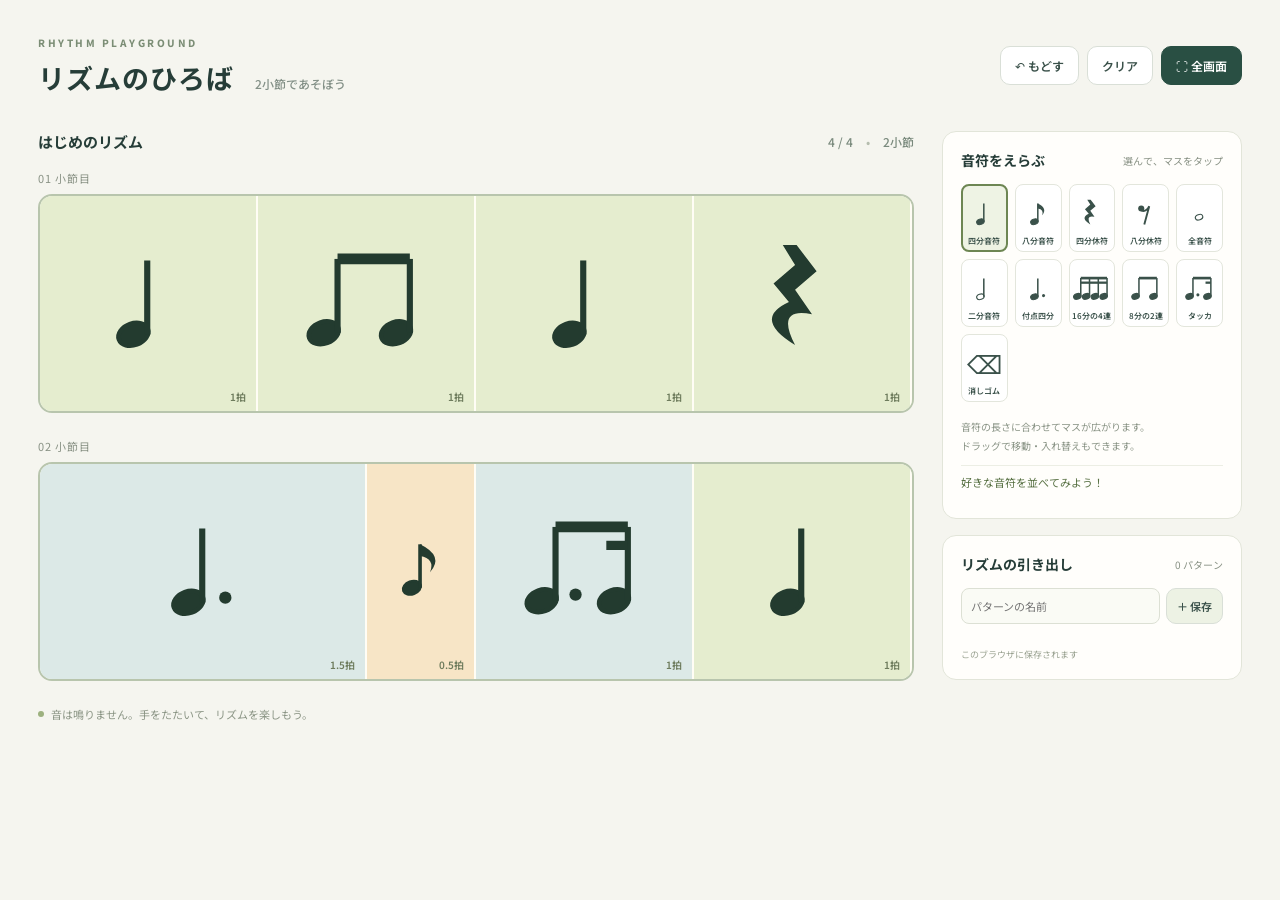
==== index.html @ ad48a7c7 "Add two-bar rhythm playground with standalone offline app" ====
<!doctype html>
<html lang="ja"><head><meta charset="UTF-8"><meta name="viewport" content="width=device-width,initial-scale=1"><title>リズムのひろば</title><link rel="stylesheet" href="style.css"></head>
<body><header><div><span class="eyebrow">RHYTHM PLAYGROUND</span><h1>リズムのひろば <span>2小節であそぼう</span></h1></div><div class="header-actions"><button id="undo">↶ もどす</button><button id="clear">クリア</button><button id="fullscreen">⛶ 全画面</button></div></header>
<main><section class="workspace"><div class="board-heading"><span id="pattern-title">はじめのリズム</span><span class="meter">4 / 4 <i>•</i> 2小節</span></div><div id="board" aria-label="2小節のリズム"></div></section>
<aside><section class="tools"><div class="section-title"><h2>音符をえらぶ</h2><span>選んで、マスをタップ</span></div><div id="palette"></div><p class="hint">音符の長さに合わせてマスが広がります。<br>ドラッグで移動・入れ替えもできます。</p><div id="message" role="status" aria-live="polite">好きな音符を並べてみよう！</div></section>
<section class="saved"><div class="section-title"><h2>リズムの引き出し</h2><span id="save-count"></span></div><div class="save-form"><input id="name" maxlength="30" placeholder="パターンの名前" aria-label="保存するパターンの名前"><button id="save">＋ 保存</button></div><div id="patterns"></div><p class="storage-note">このブラウザに保存されます</p></section></aside></main><footer><span class="dot"></span>音は鳴りません。手をたたいて、リズムを楽しもう。</footer><script src="app.js"></script></body></html>
---- style.css ----
@import url('https://fonts.googleapis.com/css2?family=Noto+Sans+JP:wght@400;500;600;700;800&display=swap');
:root{font-family:'Noto Sans JP',sans-serif;color:#263d38;background:#f5f5ef;font-synthesis:none}*{box-sizing:border-box}body{margin:0;padding:28px 38px 16px}button,input{font:inherit}button{cursor:pointer;border:1px solid #d9dfd7;border-radius:10px;background:#fff;color:#3a514a;padding:10px 14px;font-weight:600}button:hover{background:#edf1e8}button:focus-visible,input:focus-visible{outline:3px solid #df9f46;outline-offset:3px}.eyebrow{font-size:10px;font-weight:800;letter-spacing:2.5px;color:#7b8d75}header{display:flex;justify-content:space-between;align-items:center;margin-bottom:28px}h1{font-size:27px;letter-spacing:1px;margin:6px 0}h1 span{font-size:12px;font-weight:500;letter-spacing:0;margin-left:14px;color:#839087}.header-actions{display:flex;gap:8px}.header-actions button{font-size:12px}#fullscreen{background:#294f43;color:white;border-color:#294f43}main{display:grid;grid-template-columns:minmax(0,1fr) 300px;gap:28px;max-width:1800px;margin:auto}.workspace{min-width:0}.board-heading{display:flex;justify-content:space-between;align-items:center;margin:0 0 18px;font-weight:700;font-size:15px}.meter{font-size:12px;color:#7a8a7d;font-weight:500}.meter i{padding:0 10px;color:#b5bdae}#board{display:flex;flex-direction:column;gap:25px}.bar-label{font-size:11px;color:#889184;margin-bottom:8px;letter-spacing:1px}.bar{position:relative;width:100%;aspect-ratio:4;display:grid;grid-template-columns:repeat(4,1fr);border:2px solid #b8c5ad;border-radius:14px;overflow:hidden;background:#fffef9}.beat{border-right:2px solid #dce3d3;position:relative}.beat:last-child{border:0}.beat-number{position:absolute;bottom:8px;left:12px;color:#a8b29f;font-size:11px;font-weight:600}.slot{position:absolute;top:0;bottom:0;border:0;border-radius:0;padding:0;background:transparent;width:12.5%}.slot:hover{background:#ecf0e3}.note{position:absolute;top:0;bottom:0;padding:12px 6px 22px;border:0;border-right:2px solid #fffdf5;border-radius:0;display:flex;align-items:center;justify-content:center;background:#e5edcf;color:#233b2f;cursor:grab}.note:hover{background:#d8e5b9}.note[data-kind="eighth"],.note[data-kind="eighthRest"]{background:#f7e5c6}.note[data-kind="dotted"],.note[data-kind="takka"]{background:#dce9e7}.note[data-kind="half"],.note[data-kind="whole"]{background:#e8e3f0}.note svg{height:85%;width:100%;max-width:210px;overflow:visible;pointer-events:none}.note .duration{position:absolute;bottom:7px;right:10px;font-size:10px;color:#6e7c5d}.tools,.saved{background:#fffefb;border:1px solid #e2e5d9;border-radius:14px;padding:18px}.section-title{display:flex;align-items:center;justify-content:space-between;gap:8px;margin-bottom:14px}h2{font-size:14px;margin:0}.section-title>span{font-size:10px;color:#889184}#palette{display:grid;grid-template-columns:repeat(5,1fr);gap:7px}.pick{padding:6px 2px 5px;border-radius:8px;display:flex;align-items:center;flex-direction:column;border:1px solid #e3e6dc;min-width:0}.pick svg{width:40px;height:44px}.pick span{font-size:8px;white-space:nowrap}.pick.active{border:2px solid #6d8653;background:#eef3e4;padding:5px 1px 4px}.hint{font-size:10px;line-height:1.9;color:#8a9486;margin:15px 0 10px}#message{font-size:11px;color:#577042;min-height:35px;padding-top:8px;border-top:1px solid #eceee4}.saved{margin-top:16px}.save-form{display:flex;gap:6px}input{min-width:0;width:100%;border:1px solid #dce0d4;border-radius:8px;padding:9px;font-size:11px;background:#fafbf5}.save-form button{white-space:nowrap;padding:8px 10px;font-size:11px;background:#edf2e4}#patterns{margin-top:12px;display:flex;flex-direction:column;gap:6px}.pattern{display:flex;align-items:center;border:1px solid #e8ebdf;border-radius:8px;overflow:hidden}.pattern.chosen{border-color:#8da577;background:#f0f4e9}.load{flex:1;text-align:left;border:0;background:transparent;padding:10px;font-size:11px;border-radius:0}.delete{border:0;background:transparent;color:#a0a998;padding:8px 10px;font-size:15px}.storage-note{font-size:9px;color:#9aa291;margin:12px 0 0}footer{font-size:11px;color:#8b9585;display:flex;align-items:center;gap:7px;margin-top:25px}.dot{height:6px;width:6px;background:#9db17f;border-radius:50%}body.present aside,body.present footer,body.present h1 span{display:none}body.present main{grid-template-columns:1fr;max-width:min(150vh,1800px)}body.present header{margin-bottom:12px}body.present #board{gap:12px}body.present .bar-label{margin-bottom:3px}@media(min-width:1500px){main{grid-template-columns:minmax(0,1fr) 340px}.pick span{font-size:9px}}@media(max-width:950px){body{padding:20px}main{grid-template-columns:1fr}aside{display:grid;grid-template-columns:1fr 1fr;gap:16px}.saved{margin:0}header{gap:12px}h1 span{display:none}#palette{grid-template-columns:repeat(5,1fr)}}@media(max-width:550px){body{padding:14px}header{align-items:flex-start}h1{font-size:21px}.header-actions{flex-wrap:wrap;justify-content:flex-end}.header-actions button{padding:7px;font-size:10px}aside{grid-template-columns:1fr}.bar{border-radius:8px}.note{padding:6px 2px 16px}.note .duration{font-size:8px;bottom:4px;right:4px}.beat-number{bottom:4px;left:6px}}
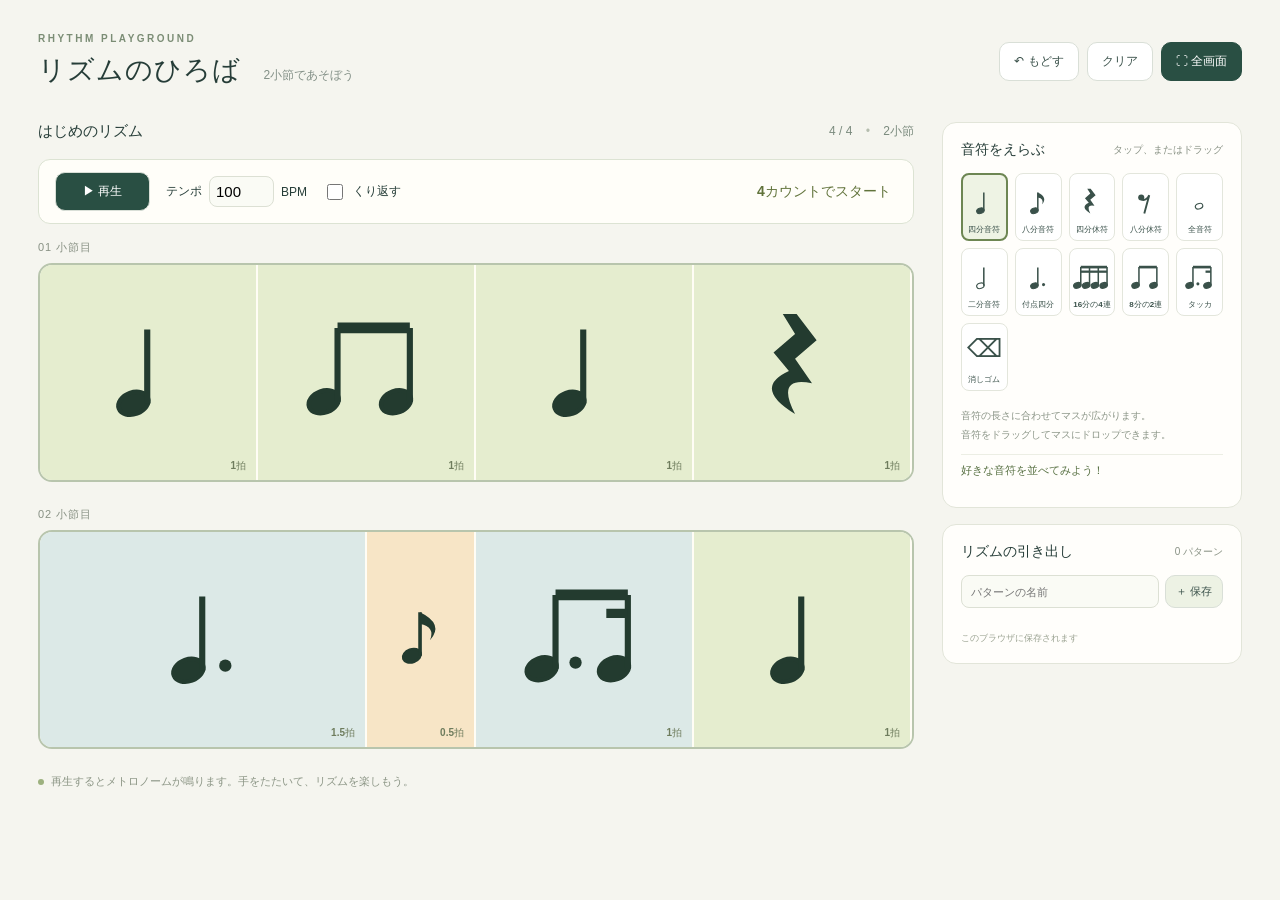
==== commit 1231953d: "Add count-in metronome, beat highlighting and palette drop" ====
--- a/index.html
+++ b/index.html
@@ -1,6 +1,6 @@
 <!doctype html>
 <html lang="ja"><head><meta charset="UTF-8"><meta name="viewport" content="width=device-width,initial-scale=1"><title>リズムのひろば</title><link rel="stylesheet" href="style.css"></head>
 <body><header><div><span class="eyebrow">RHYTHM PLAYGROUND</span><h1>リズムのひろば <span>2小節であそぼう</span></h1></div><div class="header-actions"><button id="undo">↶ もどす</button><button id="clear">クリア</button><button id="fullscreen">⛶ 全画面</button></div></header>
-<main><section class="workspace"><div class="board-heading"><span id="pattern-title">はじめのリズム</span><span class="meter">4 / 4 <i>•</i> 2小節</span></div><div id="board" aria-label="2小節のリズム"></div></section>
-<aside><section class="tools"><div class="section-title"><h2>音符をえらぶ</h2><span>選んで、マスをタップ</span></div><div id="palette"></div><p class="hint">音符の長さに合わせてマスが広がります。<br>ドラッグで移動・入れ替えもできます。</p><div id="message" role="status" aria-live="polite">好きな音符を並べてみよう！</div></section>
-<section class="saved"><div class="section-title"><h2>リズムの引き出し</h2><span id="save-count"></span></div><div class="save-form"><input id="name" maxlength="30" placeholder="パターンの名前" aria-label="保存するパターンの名前"><button id="save">＋ 保存</button></div><div id="patterns"></div><p class="storage-note">このブラウザに保存されます</p></section></aside></main><footer><span class="dot"></span>音は鳴りません。手をたたいて、リズムを楽しもう。</footer><script src="app.js"></script></body></html>
+<main><section class="workspace"><div class="board-heading"><span id="pattern-title">はじめのリズム</span><span class="meter">4 / 4 <i>•</i> 2小節</span></div><div class="transport" aria-label="メトロノーム"><button id="play" aria-pressed="false">▶ 再生</button><label class="tempo-label">テンポ <input id="tempo" type="number" min="40" max="240" value="100" inputmode="numeric"> BPM</label><label class="loop-label"><input id="loop" type="checkbox">くり返す</label><output id="play-status" role="status" aria-live="polite">4カウントでスタート</output></div><div id="board" aria-label="2小節のリズム"></div></section>
+<aside><section class="tools"><div class="section-title"><h2>音符をえらぶ</h2><span>タップ、またはドラッグ</span></div><div id="palette"></div><p class="hint">音符の長さに合わせてマスが広がります。<br>音符をドラッグしてマスにドロップできます。</p><div id="message" role="status" aria-live="polite">好きな音符を並べてみよう！</div></section>
+<section class="saved"><div class="section-title"><h2>リズムの引き出し</h2><span id="save-count"></span></div><div class="save-form"><input id="name" maxlength="30" placeholder="パターンの名前" aria-label="保存するパターンの名前"><button id="save">＋ 保存</button></div><div id="patterns"></div><p class="storage-note">このブラウザに保存されます</p></section></aside></main><footer><span class="dot"></span>再生するとメトロノームが鳴ります。手をたたいて、リズムを楽しもう。</footer><script src="app.js"></script></body></html>
--- a/style.css
+++ b/style.css
@@ -1,2 +1,2 @@
-@import url('https://fonts.googleapis.com/css2?family=Noto+Sans+JP:wght@400;500;600;700;800&display=swap');
 :root{font-family:'Noto Sans JP',sans-serif;color:#263d38;background:#f5f5ef;font-synthesis:none}*{box-sizing:border-box}body{margin:0;padding:28px 38px 16px}button,input{font:inherit}button{cursor:pointer;border:1px solid #d9dfd7;border-radius:10px;background:#fff;color:#3a514a;padding:10px 14px;font-weight:600}button:hover{background:#edf1e8}button:focus-visible,input:focus-visible{outline:3px solid #df9f46;outline-offset:3px}.eyebrow{font-size:10px;font-weight:800;letter-spacing:2.5px;color:#7b8d75}header{display:flex;justify-content:space-between;align-items:center;margin-bottom:28px}h1{font-size:27px;letter-spacing:1px;margin:6px 0}h1 span{font-size:12px;font-weight:500;letter-spacing:0;margin-left:14px;color:#839087}.header-actions{display:flex;gap:8px}.header-actions button{font-size:12px}#fullscreen{background:#294f43;color:white;border-color:#294f43}main{display:grid;grid-template-columns:minmax(0,1fr) 300px;gap:28px;max-width:1800px;margin:auto}.workspace{min-width:0}.board-heading{display:flex;justify-content:space-between;align-items:center;margin:0 0 18px;font-weight:700;font-size:15px}.meter{font-size:12px;color:#7a8a7d;font-weight:500}.meter i{padding:0 10px;color:#b5bdae}#board{display:flex;flex-direction:column;gap:25px}.bar-label{font-size:11px;color:#889184;margin-bottom:8px;letter-spacing:1px}.bar{position:relative;width:100%;aspect-ratio:4;display:grid;grid-template-columns:repeat(4,1fr);border:2px solid #b8c5ad;border-radius:14px;overflow:hidden;background:#fffef9}.beat{border-right:2px solid #dce3d3;position:relative}.beat:last-child{border:0}.beat-number{position:absolute;bottom:8px;left:12px;color:#a8b29f;font-size:11px;font-weight:600}.slot{position:absolute;top:0;bottom:0;border:0;border-radius:0;padding:0;background:transparent;width:12.5%}.slot:hover{background:#ecf0e3}.note{position:absolute;top:0;bottom:0;padding:12px 6px 22px;border:0;border-right:2px solid #fffdf5;border-radius:0;display:flex;align-items:center;justify-content:center;background:#e5edcf;color:#233b2f;cursor:grab}.note:hover{background:#d8e5b9}.note[data-kind="eighth"],.note[data-kind="eighthRest"]{background:#f7e5c6}.note[data-kind="dotted"],.note[data-kind="takka"]{background:#dce9e7}.note[data-kind="half"],.note[data-kind="whole"]{background:#e8e3f0}.note svg{height:85%;width:100%;max-width:210px;overflow:visible;pointer-events:none}.note .duration{position:absolute;bottom:7px;right:10px;font-size:10px;color:#6e7c5d}.tools,.saved{background:#fffefb;border:1px solid #e2e5d9;border-radius:14px;padding:18px}.section-title{display:flex;align-items:center;justify-content:space-between;gap:8px;margin-bottom:14px}h2{font-size:14px;margin:0}.section-title>span{font-size:10px;color:#889184}#palette{display:grid;grid-template-columns:repeat(5,1fr);gap:7px}.pick{padding:6px 2px 5px;border-radius:8px;display:flex;align-items:center;flex-direction:column;border:1px solid #e3e6dc;min-width:0}.pick svg{width:40px;height:44px}.pick span{font-size:8px;white-space:nowrap}.pick.active{border:2px solid #6d8653;background:#eef3e4;padding:5px 1px 4px}.hint{font-size:10px;line-height:1.9;color:#8a9486;margin:15px 0 10px}#message{font-size:11px;color:#577042;min-height:35px;padding-top:8px;border-top:1px solid #eceee4}.saved{margin-top:16px}.save-form{display:flex;gap:6px}input{min-width:0;width:100%;border:1px solid #dce0d4;border-radius:8px;padding:9px;font-size:11px;background:#fafbf5}.save-form button{white-space:nowrap;padding:8px 10px;font-size:11px;background:#edf2e4}#patterns{margin-top:12px;display:flex;flex-direction:column;gap:6px}.pattern{display:flex;align-items:center;border:1px solid #e8ebdf;border-radius:8px;overflow:hidden}.pattern.chosen{border-color:#8da577;background:#f0f4e9}.load{flex:1;text-align:left;border:0;background:transparent;padding:10px;font-size:11px;border-radius:0}.delete{border:0;background:transparent;color:#a0a998;padding:8px 10px;font-size:15px}.storage-note{font-size:9px;color:#9aa291;margin:12px 0 0}footer{font-size:11px;color:#8b9585;display:flex;align-items:center;gap:7px;margin-top:25px}.dot{height:6px;width:6px;background:#9db17f;border-radius:50%}body.present aside,body.present footer,body.present h1 span{display:none}body.present main{grid-template-columns:1fr;max-width:min(150vh,1800px)}body.present header{margin-bottom:12px}body.present #board{gap:12px}body.present .bar-label{margin-bottom:3px}@media(min-width:1500px){main{grid-template-columns:minmax(0,1fr) 340px}.pick span{font-size:9px}}@media(max-width:950px){body{padding:20px}main{grid-template-columns:1fr}aside{display:grid;grid-template-columns:1fr 1fr;gap:16px}.saved{margin:0}header{gap:12px}h1 span{display:none}#palette{grid-template-columns:repeat(5,1fr)}}@media(max-width:550px){body{padding:14px}header{align-items:flex-start}h1{font-size:21px}.header-actions{flex-wrap:wrap;justify-content:flex-end}.header-actions button{padding:7px;font-size:10px}aside{grid-template-columns:1fr}.bar{border-radius:8px}.note{padding:6px 2px 16px}.note .duration{font-size:8px;bottom:4px;right:4px}.beat-number{bottom:4px;left:6px}}
+.transport{display:flex;align-items:center;gap:16px;flex-wrap:wrap;margin-bottom:16px;padding:12px 16px;background:#fffef9;border:1px solid #dce3d3;border-radius:12px;font-size:12px}.transport #play{background:#294f43;color:white;min-width:95px}.tempo-label,.loop-label{display:flex;align-items:center;gap:7px}.tempo-label input{width:65px;font-size:15px;padding:6px}.loop-label input{width:16px;height:16px;accent-color:#294f43}#play-status{margin-left:auto;font-weight:700;color:#61733b;font-size:14px;min-width:140px}.beat-cursor{position:absolute;top:0;bottom:0;width:25%;pointer-events:none;z-index:4;background:rgba(255,198,53,.24);box-shadow:inset 0 0 0 5px #e4a92d}.note.playing-note svg{filter:drop-shadow(0 0 5px #e6a832);color:#805400}.drop-preview{display:none;position:absolute;top:0;bottom:0;z-index:6;pointer-events:none;background:#b7dfb577;box-shadow:inset 0 0 0 4px #488356}.drop-preview.visible{display:block}.drop-preview.invalid{background:#f3aaaa88;box-shadow:inset 0 0 0 4px #bd5252}.pick[draggable=true]{cursor:grab}body.present main{max-width:min(136vh,1800px)}body.present .transport{padding:7px 12px;margin-bottom:10px}body.present .board-heading{margin-bottom:8px}@media(max-width:550px){.transport{gap:10px;padding:10px}#play-status{width:100%;margin:0}}
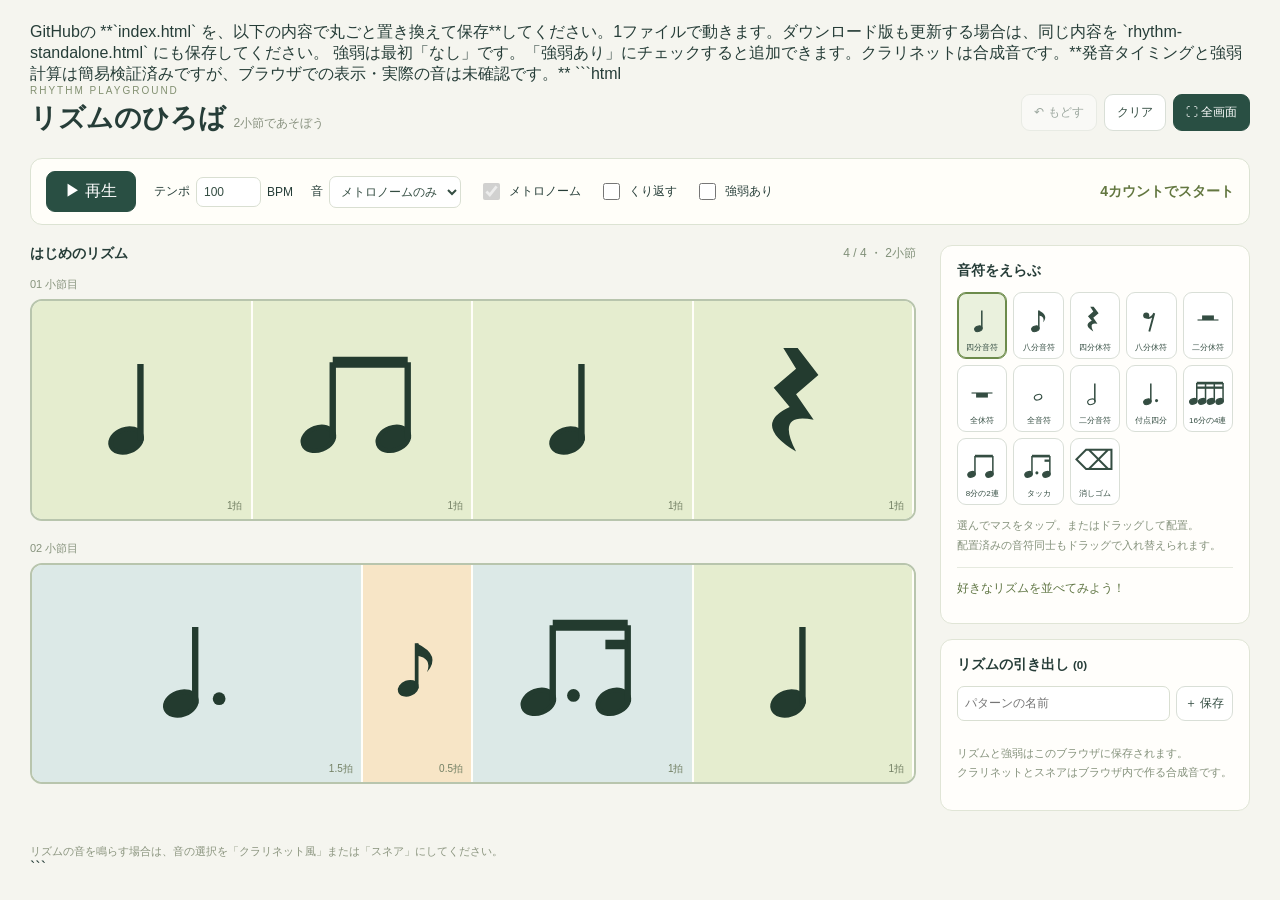
==== commit 26252c87: "Update print statement from 'Hello' to 'Goodbye'" ====
--- a/index.html
+++ b/index.html
@@ -1,6 +1,1563 @@
+GitHubの **`index.html` を、以下の内容で丸ごと置き換えて保存**してください。1ファイルで動きます。ダウンロード版も更新する場合は、同じ内容を `rhythm-standalone.html` にも保存してください。
+
+強弱は最初「なし」です。「強弱あり」にチェックすると追加できます。クラリネットは合成音です。**発音タイミングと強弱計算は簡易検証済みですが、ブラウザでの表示・実際の音は未確認です。**
+
+```html
 <!doctype html>
-<html lang="ja"><head><meta charset="UTF-8"><meta name="viewport" content="width=device-width,initial-scale=1"><title>リズムのひろば</title><link rel="stylesheet" href="style.css"></head>
-<body><header><div><span class="eyebrow">RHYTHM PLAYGROUND</span><h1>リズムのひろば <span>2小節であそぼう</span></h1></div><div class="header-actions"><button id="undo">↶ もどす</button><button id="clear">クリア</button><button id="fullscreen">⛶ 全画面</button></div></header>
-<main><section class="workspace"><div class="board-heading"><span id="pattern-title">はじめのリズム</span><span class="meter">4 / 4 <i>•</i> 2小節</span></div><div class="transport" aria-label="メトロノーム"><button id="play" aria-pressed="false">▶ 再生</button><label class="tempo-label">テンポ <input id="tempo" type="number" min="40" max="240" value="100" inputmode="numeric"> BPM</label><label class="loop-label"><input id="loop" type="checkbox">くり返す</label><output id="play-status" role="status" aria-live="polite">4カウントでスタート</output></div><div id="board" aria-label="2小節のリズム"></div></section>
-<aside><section class="tools"><div class="section-title"><h2>音符をえらぶ</h2><span>タップ、またはドラッグ</span></div><div id="palette"></div><p class="hint">音符の長さに合わせてマスが広がります。<br>音符をドラッグしてマスにドロップできます。</p><div id="message" role="status" aria-live="polite">好きな音符を並べてみよう！</div></section>
-<section class="saved"><div class="section-title"><h2>リズムの引き出し</h2><span id="save-count"></span></div><div class="save-form"><input id="name" maxlength="30" placeholder="パターンの名前" aria-label="保存するパターンの名前"><button id="save">＋ 保存</button></div><div id="patterns"></div><p class="storage-note">このブラウザに保存されます</p></section></aside></main><footer><span class="dot"></span>再生するとメトロノームが鳴ります。手をたたいて、リズムを楽しもう。</footer><script src="app.js"></script></body></html>
+<html lang="ja">
+<head>
+<meta charset="UTF-8">
+<meta name="viewport" content="width=device-width,initial-scale=1">
+<title>リズムのひろば</title>
+<style>
+:root {
+  font-family: "Noto Sans JP", "Yu Gothic", sans-serif;
+  color: #263d38;
+  background: #f5f5ef;
+}
+* { box-sizing: border-box; }
+body { margin: 0; padding: 22px 30px; }
+button, input, select { font: inherit; }
+button {
+  cursor: pointer;
+  border: 1px solid #d9dfd7;
+  border-radius: 9px;
+  background: #fff;
+  color: #344d42;
+  padding: 9px 12px;
+}
+button:hover { background: #edf2e5; }
+button:disabled { opacity: .45; cursor: default; }
+button:focus-visible, input:focus-visible, select:focus-visible {
+  outline: 3px solid #d69b33;
+  outline-offset: 2px;
+}
+[hidden] { display: none !important; }
+header {
+  display: flex;
+  align-items: center;
+  justify-content: space-between;
+  gap: 15px;
+  margin-bottom: 18px;
+}
+.eyebrow {
+  font-size: 10px;
+  letter-spacing: 2px;
+  color: #829071;
+}
+h1 { font-size: 27px; margin: 4px 0; }
+h1 small { font-size: 12px; font-weight: normal; color: #88917f; }
+.header-actions { display: flex; flex-wrap: wrap; gap: 7px; }
+.header-actions button { font-size: 12px; }
+#fullscreen, #play {
+  background: #294f43;
+  border-color: #294f43;
+  color: white;
+}
+.transport {
+  display: flex;
+  flex-wrap: wrap;
+  align-items: center;
+  gap: 12px 18px;
+  padding: 12px 15px;
+  margin-bottom: 20px;
+  border: 1px solid #dce3d3;
+  border-radius: 12px;
+  background: #fffef9;
+}
+.field {
+  display: inline-flex;
+  align-items: center;
+  gap: 6px;
+  font-size: 12px;
+}
+.field input[type=number] { width: 65px; }
+input, select {
+  border: 1px solid #d9dfd2;
+  border-radius: 7px;
+  padding: 7px;
+  background: #fff;
+  color: #344d42;
+  min-width: 0;
+}
+input[type=checkbox] {
+  width: 17px;
+  height: 17px;
+  accent-color: #47754a;
+}
+#play { min-width: 90px; }
+#play-status {
+  font-size: 14px;
+  font-weight: bold;
+  color: #637740;
+  margin-left: auto;
+}
+main {
+  display: grid;
+  grid-template-columns: minmax(0, 1fr) 310px;
+  gap: 24px;
+}
+.workspace { min-width: 0; width: 100%; }
+.board-heading {
+  display: flex;
+  justify-content: space-between;
+  gap: 10px;
+  margin-bottom: 14px;
+  font-size: 14px;
+}
+.meter { color: #819079; font-size: 12px; }
+#score { display: flex; flex-direction: column; gap: 20px; }
+.bar-label {
+  font-size: 11px;
+  color: #87937d;
+  margin-bottom: 7px;
+}
+.bar {
+  width: 100%;
+  aspect-ratio: 4;
+  position: relative;
+  display: grid;
+  grid-template-columns: repeat(4, 1fr);
+  border: 2px solid #b8c5ad;
+  border-radius: 12px;
+  overflow: hidden;
+  background: #fffef9;
+}
+.beat {
+  border-right: 2px solid #dce3d3;
+  position: relative;
+  pointer-events: none;
+}
+.beat:last-child { border-right: 0; }
+.beat span {
+  position: absolute;
+  left: 9px;
+  bottom: 6px;
+  color: #a1ad96;
+  font-size: 11px;
+}
+.slot {
+  position: absolute;
+  top: 0;
+  bottom: 0;
+  width: 12.5%;
+  padding: 0;
+  border: 0;
+  border-radius: 0;
+  background: transparent;
+  z-index: 1;
+}
+.slot:hover { background: #eaf0df; }
+.note {
+  position: absolute;
+  top: 0;
+  bottom: 0;
+  padding: 10px 5px 22px;
+  border: 0;
+  border-right: 2px solid #fffef9;
+  border-radius: 0;
+  display: flex;
+  justify-content: center;
+  align-items: center;
+  background: #e5edcf;
+  color: #233b2f;
+  cursor: grab;
+  z-index: 2;
+}
+.note:hover { background: #d8e6b9; }
+.note[data-kind=eighth], .note[data-kind=eighthRest] {
+  background: #f7e5c6;
+}
+.note[data-kind=dotted], .note[data-kind=takka] {
+  background: #dce9e7;
+}
+.note[data-kind=whole], .note[data-kind=half],
+.note[data-kind=wholeRest], .note[data-kind=halfRest] {
+  background: #e8e3f0;
+}
+.note svg {
+  height: 86%;
+  width: 100%;
+  max-width: 210px;
+  overflow: visible;
+  pointer-events: none;
+}
+.duration {
+  position: absolute;
+  bottom: 6px;
+  right: 8px;
+  font-size: 10px;
+  color: #748165;
+}
+.note.playing-note svg {
+  color: #885405;
+  filter: drop-shadow(0 0 5px #e8b23e);
+}
+.play-cursor {
+  position: absolute;
+  top: 0;
+  bottom: 0;
+  width: 25%;
+  background: #f6c34244;
+  box-shadow: inset 0 0 0 5px #dda52f;
+  pointer-events: none;
+  z-index: 5;
+}
+.drop-preview {
+  position: absolute;
+  top: 0;
+  bottom: 0;
+  background: #a4d6a766;
+  box-shadow: inset 0 0 0 4px #50875c;
+  pointer-events: none;
+  z-index: 6;
+}
+.drop-preview.invalid {
+  background: #edaaaa77;
+  box-shadow: inset 0 0 0 4px #bb5252;
+}
+.panel {
+  background: #fffefb;
+  border: 1px solid #e0e5d6;
+  border-radius: 12px;
+  padding: 16px;
+  margin-bottom: 15px;
+}
+h2 { margin: 0 0 12px; font-size: 14px; }
+#palette {
+  display: grid;
+  grid-template-columns: repeat(5, minmax(0, 1fr));
+  gap: 6px;
+}
+.pick {
+  padding: 5px 1px;
+  display: flex;
+  flex-direction: column;
+  align-items: center;
+  min-width: 0;
+  cursor: grab;
+}
+.pick svg { width: 40px; height: 44px; }
+.pick span { font-size: 8px; white-space: nowrap; }
+.pick.active, .dynamic-pick.active {
+  background: #eaf1dd;
+  border-color: #6c8b4b;
+  box-shadow: inset 0 0 0 1px #6c8b4b;
+}
+.hint, .storage-note {
+  font-size: 11px;
+  line-height: 1.8;
+  color: #84917b;
+}
+#message {
+  border-top: 1px solid #e6eadf;
+  padding-top: 10px;
+  font-size: 12px;
+  line-height: 1.7;
+  color: #5f7543;
+  min-height: 40px;
+}
+.dynamic-palette {
+  display: grid;
+  grid-template-columns: repeat(3, 1fr);
+  gap: 7px;
+}
+.dynamic-pick {
+  min-height: 38px;
+  font-family: Georgia, serif;
+  font-size: 23px;
+  font-style: italic;
+  font-weight: bold;
+}
+.dynamic-pick[data-dynamic=erase] {
+  font-family: inherit;
+  font-size: 12px;
+  font-style: normal;
+  font-weight: normal;
+}
+.length-field { margin-top: 12px; }
+.dyn-lane {
+  height: 64px;
+  margin-top: 6px;
+  position: relative;
+  border-radius: 8px;
+  background: #eef2e6;
+  border: 1px dashed #c5cfb5;
+}
+.dyn-slot {
+  position: absolute;
+  top: 0;
+  bottom: 0;
+  width: 12.5%;
+  padding: 0;
+  border: 0;
+  border-right: 1px dotted #cfd8c1;
+  border-radius: 0;
+  background: transparent;
+}
+.dyn-slot:hover { background: #dae5c6; }
+.dyn-mark {
+  position: absolute;
+  pointer-events: none;
+  z-index: 2;
+}
+.fixed-mark {
+  top: 0;
+  font: italic bold 25px Georgia, serif;
+  padding-left: 5px;
+  color: #344e39;
+}
+.hairpin {
+  top: 31px;
+  height: 28px;
+}
+.hairpin svg { width: 100%; height: 28px; overflow: visible; }
+.remove-mark {
+  pointer-events: auto;
+  position: absolute;
+  padding: 0;
+  width: 17px;
+  height: 17px;
+  border-radius: 50%;
+  font: 12px sans-serif;
+  color: #68745b;
+  background: #fffefb;
+}
+.fixed-mark .remove-mark { left: 31px; top: 0; }
+.hairpin .remove-mark { right: 0; top: -9px; }
+.save-form { display: flex; gap: 6px; }
+#name { flex: 1; min-width: 0; width: 100%; font-size: 12px; }
+#save { white-space: nowrap; font-size: 12px; padding: 8px; }
+#patterns { display: flex; flex-direction: column; gap: 6px; margin-top: 12px; }
+.pattern {
+  display: flex;
+  border: 1px solid #e2e7d9;
+  border-radius: 8px;
+  overflow: hidden;
+}
+.pattern.chosen { background: #eaf1dd; border-color: #8ea578; }
+.load { flex: 1; text-align: left; border: 0; background: transparent; font-size: 12px; }
+.delete { border: 0; background: transparent; color: #929e85; }
+footer { margin-top: 18px; color: #8a947e; font-size: 11px; }
+body.present aside, body.present footer, body.present h1 small { display: none; }
+body.present { padding: 12px 20px; }
+body.present header { margin-bottom: 10px; }
+body.present h1 { font-size: 22px; }
+body.present main { display: block; }
+body.present .workspace { margin: auto; }
+body.present .transport { margin-bottom: 10px; padding: 8px 12px; }
+body.present #score { gap: 10px; }
+body.present .remove-mark { display: none; }
+body.present .slot, body.present .note, body.present .dyn-slot {
+  pointer-events: none;
+}
+@media(max-width:1000px) {
+  body { padding: 18px; }
+  main { grid-template-columns: 1fr; }
+  aside { display: grid; grid-template-columns: 1fr 1fr; gap: 14px; }
+  .panel { margin: 0; }
+  h1 small { display: none; }
+}
+@media(max-width:600px) {
+  body { padding: 12px; }
+  h1 { font-size: 21px; }
+  header { align-items: flex-start; }
+  .header-actions { justify-content: flex-end; }
+  .header-actions button { padding: 7px; font-size: 10px; }
+  aside { grid-template-columns: 1fr; }
+  .transport { gap: 10px; padding: 10px; }
+  #play-status { width: 100%; margin: 0; }
+  .note { padding: 6px 2px 16px; }
+  .duration { font-size: 8px; bottom: 3px; right: 3px; }
+  .bar { border-radius: 7px; }
+}
+</style>
+</head>
+<body>
+<header>
+  <div>
+    <div class="eyebrow">RHYTHM PLAYGROUND</div>
+    <h1>リズムのひろば <small>2小節であそぼう</small></h1>
+  </div>
+  <div class="header-actions">
+    <button id="undo">↶ もどす</button>
+    <button id="clear">クリア</button>
+    <button id="fullscreen">⛶ 全画面</button>
+  </div>
+</header>
+
+<section class="transport" aria-label="再生設定">
+  <button id="play" aria-pressed="false">▶ 再生</button>
+  <label class="field">
+    テンポ
+    <input id="tempo" type="number" min="40" max="240" value="100">
+    BPM
+  </label>
+  <label class="field">
+    音
+    <select id="sound">
+      <option value="metronome">メトロノームのみ</option>
+      <option value="clarinet">クラリネット風</option>
+      <option value="snare">スネア</option>
+    </select>
+  </label>
+  <label class="field">
+    <input id="metronome" type="checkbox" checked>
+    メトロノーム
+  </label>
+  <label class="field">
+    <input id="loop" type="checkbox">
+    くり返す
+  </label>
+  <label class="field">
+    <input id="dynamics-enabled" type="checkbox">
+    強弱あり
+  </label>
+  <output id="play-status" role="status" aria-live="polite">
+    4カウントでスタート
+  </output>
+</section>
+
+<main>
+  <section class="workspace" id="workspace">
+    <div class="board-heading">
+      <strong id="pattern-title">はじめのリズム</strong>
+      <span class="meter">4 / 4 ・ 2小節</span>
+    </div>
+    <div id="score" aria-label="2小節のリズム"></div>
+  </section>
+
+  <aside>
+    <section class="panel">
+      <h2>音符をえらぶ</h2>
+      <div id="palette"></div>
+      <p class="hint">
+        選んでマスをタップ。またはドラッグして配置。<br>
+        配置済みの音符同士もドラッグで入れ替えられます。
+      </p>
+      <div id="message" role="status" aria-live="polite">
+        好きなリズムを並べてみよう！
+      </div>
+    </section>
+
+    <section class="panel" id="dynamic-tools" hidden>
+      <h2>強弱をつける</h2>
+      <div class="dynamic-palette">
+        <button class="dynamic-pick" data-dynamic="f">f</button>
+        <button class="dynamic-pick active" data-dynamic="mf">mf</button>
+        <button class="dynamic-pick" data-dynamic="mp">mp</button>
+        <button class="dynamic-pick" data-dynamic="p">p</button>
+        <button class="dynamic-pick" data-dynamic="crescendo"
+          aria-label="クレッシェンド">〈</button>
+        <button class="dynamic-pick" data-dynamic="decrescendo"
+          aria-label="デクレッシェンド">〉</button>
+        <button class="dynamic-pick" data-dynamic="erase">消しゴム</button>
+      </div>
+      <label class="field length-field">
+        変化させる長さ
+        <select id="dynamic-length" disabled>
+          <option value="1">0.5拍</option>
+          <option value="2">1拍</option>
+          <option value="3">1.5拍</option>
+          <option value="4">2拍</option>
+          <option value="5">2.5拍</option>
+          <option value="6">3拍</option>
+          <option value="7">3.5拍</option>
+          <option value="8" selected>4拍</option>
+        </select>
+      </label>
+      <p class="hint">
+        記号を選び、小節の下の強弱欄をタップします。<br>
+        クレッシェンド等は最大4拍。小節をまたぐ配置もできます。<br>
+        記号の「×」で削除できます。<br>
+        強弱なしに戻しても、置いた記号は保持されます。
+      </p>
+    </section>
+
+    <section class="panel">
+      <h2>リズムの引き出し <small id="save-count"></small></h2>
+      <div class="save-form">
+        <input id="name" maxlength="30" placeholder="パターンの名前"
+          aria-label="保存する名前">
+        <button id="save">＋ 保存</button>
+      </div>
+      <div id="patterns"></div>
+      <p class="storage-note">
+        リズムと強弱はこのブラウザに保存されます。<br>
+        クラリネットとスネアはブラウザ内で作る合成音です。
+      </p>
+    </section>
+  </aside>
+</main>
+<footer>
+  リズムの音を鳴らす場合は、音の選択を「クラリネット風」または「スネア」にしてください。
+</footer>
+
+<script>
+"use strict";
+
+const $ = id => document.getElementById(id);
+const clone = value => JSON.parse(JSON.stringify(value));
+const uid = () => globalThis.crypto?.randomUUID?.()
+  || Date.now().toString(36) + Math.random().toString(36).slice(2);
+
+const STORE = "rhythm-patterns-v1";
+const TYPES = [
+  ["quarter", "四分音符", 2],
+  ["eighth", "八分音符", 1],
+  ["quarterRest", "四分休符", 2],
+  ["eighthRest", "八分休符", 1],
+  ["halfRest", "二分休符", 4],
+  ["wholeRest", "全休符", 8],
+  ["whole", "全音符", 8],
+  ["half", "二分音符", 4],
+  ["dotted", "付点四分", 3],
+  ["sixteenths", "16分の4連", 2],
+  ["eighths", "8分の2連", 2],
+  ["takka", "タッカ", 2]
+];
+const typeOf = kind => TYPES.find(t => t[0] === kind);
+const lengthOf = kind => typeOf(kind)?.[2] || 0;
+const LEVELS = { p: .22, mp: .4, mf: .65, f: 1 };
+const isFixed = kind => Object.hasOwn(LEVELS, kind);
+const isHairpin = kind => kind === "crescendo" || kind === "decrescendo";
+
+let notes = [
+  { bar: 0, start: 0, kind: "quarter" },
+  { bar: 0, start: 2, kind: "eighths" },
+  { bar: 0, start: 4, kind: "quarter" },
+  { bar: 0, start: 6, kind: "quarterRest" },
+  { bar: 1, start: 0, kind: "dotted" },
+  { bar: 1, start: 3, kind: "eighth" },
+  { bar: 1, start: 4, kind: "takka" },
+  { bar: 1, start: 6, kind: "quarter" }
+];
+let dynamics = [];
+let dynamicsEnabled = false;
+let selectedNote = "quarter";
+let selectedDynamic = "mf";
+let activeId = null;
+let title = "はじめのリズム";
+let drag = null;
+const undoStack = [];
+
+const engine = {
+  audio: null,
+  master: null,
+  wave: null,
+  noise: null,
+  voices: new Set(),
+  playing: false,
+  starting: false,
+  runId: 0,
+  timer: null,
+  frame: null,
+  origin: 0,
+  seconds: .6,
+  nextStep: 0,
+  lastVisual: null,
+  loop: false,
+  sound: "metronome",
+  metronome: true,
+  events: new Map(),
+  marks: [],
+  useDynamics: false
+};
+
+function say(text) {
+  $("message").textContent = text;
+}
+
+function validNotes(list) {
+  if (!Array.isArray(list)) return false;
+  if (!list.every(n => n &&
+    Number.isInteger(n.bar) && n.bar >= 0 && n.bar <= 1 &&
+    Number.isInteger(n.start) && n.start >= 0 &&
+    lengthOf(n.kind) > 0 && n.start + lengthOf(n.kind) <= 8)) {
+    return false;
+  }
+  return list.every((a, i) => list.every((b, j) =>
+    i === j || a.bar !== b.bar ||
+    a.start + lengthOf(a.kind) <= b.start ||
+    b.start + lengthOf(b.kind) <= a.start
+  ));
+}
+
+function validDynamics(list) {
+  if (!Array.isArray(list)) return [];
+  return list.filter(m => m &&
+    Number.isInteger(m.at) && m.at >= 0 && m.at < 16 &&
+    (isFixed(m.kind) ||
+      (isHairpin(m.kind) && Number.isInteger(m.length) &&
+       m.length >= 1 && m.length <= 8 && m.at + m.length <= 16))
+  ).map(m => ({
+    kind: m.kind,
+    at: m.at,
+    ...(isHairpin(m.kind) ? { length: m.length } : {})
+  }));
+}
+
+let patterns = [];
+try {
+  const saved = JSON.parse(localStorage.getItem(STORE) || "[]");
+  if (Array.isArray(saved)) {
+    patterns = saved.filter(p =>
+      p && typeof p.name === "string" && validNotes(p.notes)
+    ).map(p => ({
+      id: typeof p.id === "string" ? p.id : uid(),
+      name: p.name,
+      notes: clone(p.notes),
+      dynamics: validDynamics(p.dynamics),
+      dynamicsEnabled: p.dynamicsEnabled === true
+    }));
+  }
+} catch {
+  say("保存データを読み込めませんでした。ブラウザの保存設定を確認してください。");
+}
+
+function snapshot() {
+  return {
+    notes: clone(notes),
+    dynamics: clone(dynamics),
+    dynamicsEnabled,
+    activeId,
+    title
+  };
+}
+
+function remember() {
+  if (engine.playing || engine.starting) {
+    stopPlayback("編集のため停止しました");
+  }
+  undoStack.push(snapshot());
+  if (undoStack.length > 50) undoStack.shift();
+}
+
+function changed() {
+  activeId = null;
+  title = "編集中のリズム";
+  render();
+}
+
+function head(x, y, open = false) {
+  return `<ellipse cx="${x}" cy="${y}" rx="10" ry="7"
+    transform="rotate(-20 ${x} ${y})"
+    fill="${open ? "white" : "currentColor"}"
+    stroke="currentColor" stroke-width="3"/>`;
+}
+
+function stem(x, y) {
+  return `<path d="M${x + 9} ${y}V${y - 48}"
+    stroke="currentColor" stroke-width="4"/>`;
+}
+
+function symbol(kind) {
+  let s = "";
+  if (kind === "whole") {
+    s = head(50, 61, true);
+  } else if (kind === "halfRest" || kind === "wholeRest") {
+    s = `<path d="M25 50H80" stroke="currentColor" stroke-width="3"/>
+      <rect x="37" y="${kind === "halfRest" ? 38 : 50}"
+        width="31" height="12" fill="currentColor"/>`;
+  } else if (kind === "quarterRest") {
+    s = `<path d="M49 15L62 32L48 44L59 60Q35 55 48 80
+      Q20 63 44 52L34 40L48 28L40 15Z" fill="currentColor"/>`;
+  } else if (kind === "eighthRest") {
+    s = `<circle cx="40" cy="38" r="8" fill="currentColor"/>
+      <path d="M41 44Q53 48 61 32L48 80" fill="none"
+        stroke="currentColor" stroke-width="5"/>`;
+  } else if (["sixteenths", "eighths", "takka"].includes(kind)) {
+    const xs = kind === "sixteenths" ? [14, 37, 60, 83] : [25, 72];
+    s = xs.map(x => head(x, 72) + stem(x, 72)).join("");
+    s += `<path d="M${xs[0] + 9} 24H${xs[xs.length - 1] + 9}"
+      stroke="currentColor" stroke-width="7"/>`;
+    if (kind === "sixteenths") {
+      s += `<path d="M23 36H92" stroke="currentColor" stroke-width="6"/>`;
+    }
+    if (kind === "takka") {
+      s += `<circle cx="47" cy="68" r="4" fill="currentColor"/>
+        <path d="M67 36H81" stroke="currentColor" stroke-width="6"/>`;
+    }
+  } else {
+    s = head(43, 73, kind === "half") + stem(43, 73);
+    if (kind === "eighth") {
+      s += `<path d="M52 25Q79 38 63 56Q69 41 52 38Z"
+        fill="currentColor"/>`;
+    }
+    if (kind === "dotted") {
+      s += `<circle cx="67" cy="70" r="4" fill="currentColor"/>`;
+    }
+  }
+  return `<svg viewBox="0 0 105 100" aria-hidden="true">${s}</svg>`;
+}
+
+function unitAt(element, event) {
+  const rect = element.getBoundingClientRect();
+  return Math.max(0, Math.min(7,
+    Math.floor((event.clientX - rect.left) / rect.width * 8)
+  ));
+}
+
+function placeNote(kind, bar, start) {
+  if (kind === "erase") {
+    const hit = notes.find(n => n.bar === bar &&
+      start >= n.start && start < n.start + lengthOf(n.kind));
+    if (!hit) return;
+    remember();
+    notes = notes.filter(n => n !== hit);
+    changed();
+    say("音符を消しました。");
+    return;
+  }
+  const size = lengthOf(kind);
+  if (start + size > 8) {
+    say("小節の中に収まる場所を選んでね。");
+    return;
+  }
+  remember();
+  notes = notes.filter(n => n.bar !== bar ||
+    n.start >= start + size || n.start + lengthOf(n.kind) <= start);
+  notes.push({ bar, start, kind });
+  changed();
+  say("配置しました。");
+}
+
+function moveNote(targetBar, targetStart) {
+  const source = notes.find(n =>
+    n.bar === drag?.bar && n.start === drag?.start);
+  if (!source) return;
+  const target = notes.find(n => n.bar === targetBar &&
+    targetStart >= n.start && targetStart < n.start + lengthOf(n.kind));
+  if (source === target) return;
+
+  const next = notes.filter(n => n !== source && n !== target);
+  next.push({
+    ...source,
+    bar: targetBar,
+    start: target ? target.start : targetStart
+  });
+  if (target) {
+    next.push({ ...target, bar: source.bar, start: source.start });
+  }
+  if (!validNotes(next)) {
+    say("長さが収まらないため入れ替えできません。空いた場所へ移動してね。");
+    return;
+  }
+  remember();
+  notes = next;
+  changed();
+  say(target ? "音符を入れ替えました。" : "音符を移動しました。");
+}
+
+function clearDrop() {
+  drag = null;
+  document.querySelectorAll(".drop-preview").forEach(e => e.hidden = true);
+}
+
+function placeDynamic(at) {
+  if (!dynamicsEnabled) return;
+  if (selectedDynamic === "erase") {
+    let index = dynamics.findIndex(m => isFixed(m.kind) && m.at === at);
+    if (index < 0) {
+      index = dynamics.findIndex(m => isHairpin(m.kind) &&
+        at >= m.at && at < m.at + m.length);
+    }
+    if (index >= 0) removeDynamic(index);
+    return;
+  }
+
+  const length = isHairpin(selectedDynamic)
+    ? Number($("dynamic-length").value) : 0;
+
+  if (length && at + length > 16) {
+    say("2小節の中に収まる位置か、短い長さを選んでね。");
+    return;
+  }
+  remember();
+
+  if (isFixed(selectedDynamic)) {
+    dynamics = dynamics.filter(m => !(isFixed(m.kind) && m.at === at));
+    dynamics.push({ kind: selectedDynamic, at });
+  } else {
+    dynamics = dynamics.filter(m => !isHairpin(m.kind) ||
+      m.at >= at + length || m.at + m.length <= at);
+    dynamics.push({ kind: selectedDynamic, at, length });
+  }
+  changed();
+  say("強弱を配置しました。強弱はリズム音の音量に反映されます。");
+}
+
+function removeDynamic(index) {
+  remember();
+  dynamics.splice(index, 1);
+  changed();
+  say("強弱記号を消しました。");
+}
+
+function makeDynamicLane(barIndex) {
+  const lane = document.createElement("div");
+  lane.className = "dyn-lane";
+  lane.setAttribute("aria-label", `${barIndex + 1}小節目の強弱欄`);
+
+  for (let i = 0; i < 8; i++) {
+    const button = document.createElement("button");
+    button.className = "dyn-slot";
+    button.style.left = `${i * 12.5}%`;
+    button.setAttribute("aria-label",
+      `${barIndex + 1}小節目 ${i / 2 + 1}拍目に強弱を配置`);
+    button.onclick = () => placeDynamic(barIndex * 8 + i);
+    lane.append(button);
+  }
+
+  dynamics.forEach((m, index) => {
+    const left = barIndex * 8;
+    const right = left + 8;
+    const mark = document.createElement("div");
+    mark.className = "dyn-mark";
+
+    if (isFixed(m.kind)) {
+      if (m.at < left || m.at >= right) return;
+      mark.classList.add("fixed-mark");
+      mark.style.left = `${(m.at - left) * 12.5}%`;
+      const text = document.createElement("span");
+      text.textContent = m.kind;
+      mark.append(text);
+    } else {
+      const from = Math.max(left, m.at);
+      const to = Math.min(right, m.at + m.length);
+      if (from >= to) return;
+      mark.classList.add("hairpin");
+      mark.style.left = `${(from - left) * 12.5}%`;
+      mark.style.width = `${(to - from) * 12.5}%`;
+
+      const progressA = (from - m.at) / m.length;
+      const progressB = (to - m.at) / m.length;
+      const spread = progress =>
+        2 + 10 * (m.kind === "crescendo" ? progress : 1 - progress);
+      const a = spread(progressA);
+      const b = spread(progressB);
+
+      mark.innerHTML = `<svg viewBox="0 0 100 30"
+        preserveAspectRatio="none" aria-hidden="true">
+        <path d="M1 ${15 - a}L99 ${15 - b}
+                 M1 ${15 + a}L99 ${15 + b}"
+          fill="none" stroke="currentColor" stroke-width="2"
+          vector-effect="non-scaling-stroke"/>
+        </svg>`;
+      mark.title = `${m.kind === "crescendo"
+        ? "クレッシェンド" : "デクレッシェンド"} ${m.length / 2}拍`;
+    }
+
+    const remove = document.createElement("button");
+    remove.className = "remove-mark";
+    remove.textContent = "×";
+    remove.setAttribute("aria-label", "この強弱記号を削除");
+    remove.onclick = event => {
+      event.stopPropagation();
+      removeDynamic(index);
+    };
+    mark.append(remove);
+    lane.append(mark);
+  });
+
+  return lane;
+}
+
+function renderScore() {
+  $("score").replaceChildren();
+
+  for (let barIndex = 0; barIndex < 2; barIndex++) {
+    const wrap = document.createElement("div");
+    const label = document.createElement("div");
+    label.className = "bar-label";
+    label.textContent = `0${barIndex + 1} 小節目`;
+
+    const row = document.createElement("div");
+    row.className = "bar";
+
+    for (let beat = 1; beat <= 4; beat++) {
+      const box = document.createElement("div");
+      box.className = "beat";
+      box.innerHTML = `<span>${beat}</span>`;
+      row.append(box);
+    }
+
+    for (let start = 0; start < 8; start++) {
+      const slot = document.createElement("button");
+      slot.className = "slot";
+      slot.style.left = `${start * 12.5}%`;
+      slot.setAttribute("aria-label",
+        `${barIndex + 1}小節目 ${start / 2 + 1}拍目に配置`);
+      slot.onclick = () => placeNote(selectedNote, barIndex, start);
+      row.append(slot);
+    }
+
+    notes.filter(n => n.bar === barIndex)
+      .sort((a, b) => a.start - b.start)
+      .forEach(n => {
+        const tile = document.createElement("button");
+        tile.className = "note";
+        tile.dataset.kind = n.kind;
+        tile.dataset.start = n.start;
+        tile.dataset.end = n.start + lengthOf(n.kind);
+        tile.style.left = `${n.start * 12.5}%`;
+        tile.style.width = `${lengthOf(n.kind) * 12.5}%`;
+        tile.draggable = true;
+        tile.setAttribute("aria-label",
+          `${barIndex + 1}小節目 ${n.start / 2 + 1}拍目 ${typeOf(n.kind)[1]}`);
+        tile.innerHTML = symbol(n.kind) +
+          `<span class="duration">${lengthOf(n.kind) / 2}拍</span>`;
+
+        tile.onclick = event => placeNote(selectedNote, barIndex,
+          event.detail === 0 ? n.start : unitAt(row, event));
+
+        tile.ondragstart = event => {
+          drag = { type: "note", bar: n.bar, start: n.start };
+          event.dataTransfer.setData("text/plain", "rhythm-note");
+          event.dataTransfer.effectAllowed = "move";
+        };
+        tile.ondragend = clearDrop;
+        row.append(tile);
+      });
+
+    const preview = document.createElement("div");
+    preview.className = "drop-preview";
+    preview.hidden = true;
+    row.append(preview);
+
+    const cursor = document.createElement("div");
+    cursor.className = "play-cursor";
+    cursor.hidden = true;
+    row.append(cursor);
+
+    row.ondragover = event => {
+      if (!drag) return;
+      const kind = drag.type === "palette" ? drag.kind :
+        notes.find(n => n.bar === drag.bar && n.start === drag.start)?.kind;
+      if (!kind) return;
+      event.preventDefault();
+      event.dataTransfer.dropEffect = drag.type === "palette" ? "copy" : "move";
+      const start = unitAt(row, event);
+      preview.hidden = false;
+      preview.style.left = `${start * 12.5}%`;
+      preview.style.width = `${Math.min(lengthOf(kind), 8 - start) * 12.5}%`;
+      preview.classList.toggle("invalid", start + lengthOf(kind) > 8);
+    };
+
+    row.ondragleave = event => {
+      if (!row.contains(event.relatedTarget)) preview.hidden = true;
+    };
+
+    row.ondrop = event => {
+      if (!drag) return;
+      event.preventDefault();
+      const start = unitAt(row, event);
+      if (drag.type === "palette") {
+        placeNote(drag.kind, barIndex, start);
+      } else {
+        moveNote(barIndex, start);
+      }
+      clearDrop();
+    };
+
+    wrap.append(label, row);
+    if (dynamicsEnabled) wrap.append(makeDynamicLane(barIndex));
+    $("score").append(wrap);
+  }
+}
+
+function renderPatterns() {
+  $("patterns").replaceChildren();
+  $("save-count").textContent = `(${patterns.length})`;
+
+  patterns.forEach(p => {
+    const row = document.createElement("div");
+    row.className = "pattern" + (p.id === activeId ? " chosen" : "");
+
+    const load = document.createElement("button");
+    load.className = "load";
+    load.textContent = "▦ " + p.name;
+    load.onclick = () => {
+      remember();
+      notes = clone(p.notes);
+      dynamics = clone(p.dynamics || []);
+      dynamicsEnabled = p.dynamicsEnabled === true;
+      title = p.name;
+      activeId = p.id;
+      $("name").value = p.name;
+      render();
+      say("保存したリズムを開きました。");
+    };
+
+    const remove = document.createElement("button");
+    remove.className = "delete";
+    remove.textContent = "×";
+    remove.setAttribute("aria-label", `${p.name}を削除`);
+    remove.onclick = () => {
+      if (!confirm(`「${p.name}」を削除しますか？`)) return;
+      const previous = patterns;
+      patterns = patterns.filter(item => item.id !== p.id);
+      if (!persist()) patterns = previous;
+      renderPatterns();
+    };
+
+    row.append(load, remove);
+    $("patterns").append(row);
+  });
+}
+
+function render() {
+  $("pattern-title").textContent = title;
+  $("dynamics-enabled").checked = dynamicsEnabled;
+  $("dynamic-tools").hidden = !dynamicsEnabled;
+  $("undo").disabled = !undoStack.length;
+  renderScore();
+  renderPatterns();
+  requestAnimationFrame(fitPresentation);
+}
+
+function persist() {
+  try {
+    localStorage.setItem(STORE, JSON.stringify(patterns));
+    return true;
+  } catch {
+    say("保存できませんでした。ブラウザの保存容量・設定を確認してください。");
+    return false;
+  }
+}
+
+for (const [kind, label] of [...TYPES, ["erase", "消しゴム"]]) {
+  const button = document.createElement("button");
+  button.className = "pick" + (kind === selectedNote ? " active" : "");
+  button.title = label;
+  button.setAttribute("aria-pressed", String(kind === selectedNote));
+  button.innerHTML = kind === "erase"
+    ? '<span style="height:44px;font-size:28px">⌫</span><span>消しゴム</span>'
+    : symbol(kind) + `<span>${label}</span>`;
+
+  button.onclick = () => {
+    selectedNote = kind;
+    document.querySelectorAll(".pick").forEach(b => {
+      b.classList.toggle("active", b === button);
+      b.setAttribute("aria-pressed", String(b === button));
+    });
+    say(`${label}を選びました。`);
+  };
+
+  if (kind !== "erase") {
+    button.draggable = true;
+    button.ondragstart = event => {
+      drag = { type: "palette", kind };
+      event.dataTransfer.setData("text/plain", "rhythm-palette");
+      event.dataTransfer.effectAllowed = "copy";
+    };
+    button.ondragend = clearDrop;
+  }
+
+  $("palette").append(button);
+}
+
+document.querySelectorAll(".dynamic-pick").forEach(button => {
+  button.setAttribute("aria-pressed",
+    String(button.dataset.dynamic === selectedDynamic));
+  button.onclick = () => {
+    selectedDynamic = button.dataset.dynamic;
+    document.querySelectorAll(".dynamic-pick").forEach(b => {
+      b.classList.toggle("active", b === button);
+      b.setAttribute("aria-pressed", String(b === button));
+    });
+    $("dynamic-length").disabled = !isHairpin(selectedDynamic);
+    say("小節の下の強弱欄をタップしてね。");
+  };
+});
+
+$("dynamics-enabled").onchange = () => {
+  remember();
+  dynamicsEnabled = $("dynamics-enabled").checked;
+  changed();
+  say(dynamicsEnabled ? "強弱を追加できます。" : "強弱なしにしました。");
+};
+
+$("undo").onclick = () => {
+  if (!undoStack.length) return;
+  stopPlayback();
+  const previous = undoStack.pop();
+  notes = previous.notes;
+  dynamics = previous.dynamics;
+  dynamicsEnabled = previous.dynamicsEnabled;
+  activeId = previous.activeId;
+  title = previous.title;
+  render();
+  say("ひとつ前に戻しました。");
+};
+
+$("clear").onclick = () => {
+  remember();
+  notes = [];
+  dynamics = [];
+  changed();
+  say("音符と強弱記号を消しました。「もどす」で戻せます。");
+};
+
+$("save").onclick = () => {
+  const name = $("name").value.trim() || `リズム ${patterns.length + 1}`;
+  const pattern = {
+    id: uid(),
+    name,
+    notes: clone(notes),
+    dynamics: clone(dynamics),
+    dynamicsEnabled
+  };
+  patterns.push(pattern);
+  if (!persist()) {
+    patterns.pop();
+    return;
+  }
+  activeId = pattern.id;
+  title = name;
+  $("name").value = "";
+  render();
+  say("リズムと強弱を保存しました。");
+};
+
+/* 発音位置と長さ。数値の単位は四分音符1拍。 */
+const MOTIFS = {
+  quarter: [[0, 1]],
+  eighth: [[0, .5]],
+  whole: [[0, 4]],
+  half: [[0, 2]],
+  dotted: [[0, 1.5]],
+  sixteenths: [[0, .25], [.25, .25], [.5, .25], [.75, .25]],
+  eighths: [[0, .5], [.5, .5]],
+  takka: [[0, .75], [.75, .25]],
+  quarterRest: [],
+  eighthRest: [],
+  halfRest: [],
+  wholeRest: []
+};
+
+function rhythmEvents(list) {
+  return list.flatMap(n => MOTIFS[n.kind].map(([offset, duration]) => ({
+    beat: n.bar * 4 + n.start / 2 + offset,
+    duration
+  }))).sort((a, b) => a.beat - b.beat);
+}
+
+/*
+  強弱の位置は八分音符単位。
+  記号なしはmf。ヘアピン終点に記号があれば、その音量へ変化。
+  終点の指定がなければ、現在の音量を基準に変化。
+*/
+function levelAt(unit, marks, enabled) {
+  if (!enabled) return LEVELS.mf;
+  let level = LEVELS.mf;
+
+  const ordered = [...marks].sort((a, b) =>
+    a.at - b.at ||
+    Number(!isFixed(a.kind)) - Number(!isFixed(b.kind))
+  );
+
+  for (const mark of ordered) {
+    if (mark.at > unit) break;
+
+    if (isFixed(mark.kind)) {
+      level = LEVELS[mark.kind];
+      continue;
+    }
+
+    const endMark = ordered.find(m =>
+      isFixed(m.kind) && m.at === mark.at + mark.length);
+    const target = endMark ? LEVELS[endMark.kind] :
+      mark.kind === "crescendo"
+        ? Math.min(1, level * 1.8)
+        : Math.max(.1, level * .45);
+
+    const progress = Math.min(1, Math.max(0,
+      (unit - mark.at) / mark.length));
+    level += (target - level) * progress;
+  }
+
+  return level;
+}
+
+function getAudio() {
+  if (engine.audio && engine.audio.state !== "closed") return engine.audio;
+
+  const Audio = window.AudioContext || window.webkitAudioContext;
+  if (!Audio) throw Error("Web Audio is unavailable");
+
+  const audio = new Audio();
+  const master = audio.createGain();
+  master.gain.value = .75;
+  master.connect(audio.destination);
+
+  const real = new Float32Array(32);
+  const imag = new Float32Array(32);
+  imag[1] = 1;
+  imag[3] = .62;
+  imag[5] = .31;
+  imag[7] = .17;
+  imag[9] = .08;
+  imag[11] = .035;
+
+  const noise = audio.createBuffer(1, Math.ceil(audio.sampleRate * .2),
+    audio.sampleRate);
+  const data = noise.getChannelData(0);
+  for (let i = 0; i < data.length; i++) {
+    data[i] = Math.random() * 2 - 1;
+  }
+
+  engine.audio = audio;
+  engine.master = master;
+  engine.wave = audio.createPeriodicWave(real, imag);
+  engine.noise = noise;
+
+  audio.onstatechange = () => {
+    if (engine.playing && audio.state !== "running") {
+      stopPlayback("音声が中断されたため停止しました");
+    }
+  };
+
+  return audio;
+}
+
+function track(source, time, end, cleanup) {
+  engine.voices.add(source);
+  source.onended = () => {
+    engine.voices.delete(source);
+    source.disconnect();
+    if (cleanup) cleanup();
+  };
+  source.start(time);
+  source.stop(end);
+}
+
+function metronomeClick(time, accent) {
+  const audio = engine.audio;
+  const oscillator = audio.createOscillator();
+  const gain = audio.createGain();
+  oscillator.type = "sine";
+  oscillator.frequency.value = accent ? 1300 : 900;
+  gain.gain.setValueAtTime(0, time);
+  gain.gain.linearRampToValueAtTime(.16, time + .003);
+  gain.gain.exponentialRampToValueAtTime(.001, time + .045);
+  oscillator.connect(gain);
+  gain.connect(engine.master);
+  track(oscillator, time, time + .05, () => gain.disconnect());
+}
+
+function clarinetSound(time, event) {
+  const audio = engine.audio;
+  const oscillator = audio.createOscillator();
+  const filter = audio.createBiquadFilter();
+  const gain = audio.createGain();
+
+  const duration = event.duration * engine.seconds;
+  const attack = Math.min(.015, duration * .15);
+  const release = Math.min(.05, duration * .2);
+  const hold = duration - release;
+  const volume = offset => .2 * levelAt(
+    (event.beat + offset / engine.seconds) * 2,
+    engine.marks,
+    engine.useDynamics
+  );
+
+  oscillator.setPeriodicWave(engine.wave);
+  oscillator.frequency.setValueAtTime(261.63, time);
+  filter.type = "lowpass";
+  filter.frequency.value = 2400 + volume(0) * 8000;
+  filter.Q.value = .6;
+
+  gain.gain.setValueAtTime(0, time);
+  gain.gain.linearRampToValueAtTime(volume(attack), time + attack);
+
+  const increment = engine.seconds / 8;
+  for (let offset = attack + increment; offset < hold; offset += increment) {
+    gain.gain.linearRampToValueAtTime(volume(offset), time + offset);
+  }
+  gain.gain.linearRampToValueAtTime(volume(hold), time + hold);
+  gain.gain.linearRampToValueAtTime(0, time + duration);
+
+  oscillator.connect(filter);
+  filter.connect(gain);
+  gain.connect(engine.master);
+  track(oscillator, time, time + duration + .005, () => {
+    filter.disconnect();
+    gain.disconnect();
+  });
+}
+
+function snareSound(time, event) {
+  const audio = engine.audio;
+  const level = levelAt(event.beat * 2, engine.marks, engine.useDynamics);
+
+  const noise = audio.createBufferSource();
+  const filter = audio.createBiquadFilter();
+  const noiseGain = audio.createGain();
+  noise.buffer = engine.noise;
+  filter.type = "highpass";
+  filter.frequency.value = 1000;
+
+  noiseGain.gain.setValueAtTime(.001, time);
+  noiseGain.gain.linearRampToValueAtTime(.35 * level, time + .002);
+  noiseGain.gain.exponentialRampToValueAtTime(.001, time + .13);
+  noise.connect(filter);
+  filter.connect(noiseGain);
+  noiseGain.connect(engine.master);
+
+  track(noise, time, time + .15, () => {
+    filter.disconnect();
+    noiseGain.disconnect();
+  });
+
+  const body = audio.createOscillator();
+  const bodyGain = audio.createGain();
+  body.type = "triangle";
+  body.frequency.setValueAtTime(185, time);
+  body.frequency.exponentialRampToValueAtTime(85, time + .08);
+  bodyGain.gain.setValueAtTime(.001, time);
+  bodyGain.gain.linearRampToValueAtTime(.15 * level, time + .002);
+  bodyGain.gain.exponentialRampToValueAtTime(.001, time + .1);
+  body.connect(bodyGain);
+  bodyGain.connect(engine.master);
+  track(body, time, time + .11, () => bodyGain.disconnect());
+}
+
+/* 16分音符刻みで少し先まで音を予約する。 */
+function scheduleAudio() {
+  if (!engine.playing) return;
+  const audio = engine.audio;
+
+  while (
+    engine.origin + engine.nextStep * engine.seconds / 4
+      < audio.currentTime + .12 &&
+    (engine.loop || engine.nextStep < 48)
+  ) {
+    const step = engine.nextStep++;
+    const time = engine.origin + step * engine.seconds / 4;
+    if (time < audio.currentTime - .025) continue;
+
+    const when = Math.max(time, audio.currentTime);
+    const countIn = step < 16;
+
+    if (step % 4 === 0 &&
+      (countIn || engine.sound === "metronome" || engine.metronome)) {
+      metronomeClick(when, step % 16 === 0);
+    }
+
+    if (!countIn && engine.sound !== "metronome") {
+      const position = (step - 16) % 32;
+      const events = engine.events.get(position) || [];
+      for (const event of events) {
+        if (engine.sound === "clarinet") clarinetSound(when, event);
+        else snareSound(when, event);
+      }
+    }
+  }
+}
+
+function clearHighlights() {
+  document.querySelectorAll(".play-cursor").forEach(e => e.hidden = true);
+  document.querySelectorAll(".playing-note").forEach(e =>
+    e.classList.remove("playing-note"));
+}
+
+function setStatus(text) {
+  if ($("play-status").textContent !== text) {
+    $("play-status").textContent = text;
+  }
+}
+
+function animatePlayback() {
+  if (!engine.playing) return;
+  const elapsed = (engine.audio.currentTime - engine.origin) / engine.seconds;
+
+  if (!engine.loop && elapsed >= 12) {
+    stopPlayback("2小節おわり！");
+    return;
+  }
+
+  const visual = Math.floor(elapsed * 4);
+  if (visual !== engine.lastVisual) {
+    engine.lastVisual = visual;
+    clearHighlights();
+
+    if (elapsed < 4) {
+      const count = Math.max(0, Math.floor(elapsed) + 1);
+      setStatus(count ? `準備：${count} / 4` : "準備…");
+    } else {
+      const position = (elapsed - 4) % 8;
+      const bar = Math.floor(position / 4);
+      const beat = Math.floor(position % 4);
+      const row = document.querySelectorAll(".bar")[bar];
+      const cursor = row.querySelector(".play-cursor");
+      cursor.hidden = false;
+      cursor.style.left = `${beat * 25}%`;
+
+      const unit = position % 4 * 2;
+      row.querySelectorAll(".note").forEach(tile => {
+        tile.classList.toggle("playing-note",
+          unit >= Number(tile.dataset.start) &&
+          unit < Number(tile.dataset.end));
+      });
+      setStatus(`${bar + 1}小節目 · ${beat + 1}拍目`);
+    }
+  }
+
+  engine.frame = requestAnimationFrame(animatePlayback);
+}
+
+function syncAudioControls() {
+  const busy = engine.playing || engine.starting;
+  $("tempo").disabled = busy;
+  $("sound").disabled = busy;
+  $("loop").disabled = busy;
+  $("metronome").disabled = busy || $("sound").value === "metronome";
+  $("play").textContent = busy ? "■ 停止" : "▶ 再生";
+  $("play").setAttribute("aria-pressed", String(busy));
+}
+
+function stopPlayback(text = "停止しました") {
+  engine.runId++;
+  engine.playing = false;
+  engine.starting = false;
+  clearInterval(engine.timer);
+  cancelAnimationFrame(engine.frame);
+  for (const source of engine.voices) {
+    try { source.stop(); } catch {}
+  }
+  engine.voices.clear();
+  clearHighlights();
+  syncAudioControls();
+  setStatus(text);
+}
+
+$("play").onclick = async () => {
+  if (engine.playing || engine.starting) {
+    stopPlayback();
+    return;
+  }
+
+  const bpm = Number($("tempo").value);
+  if (!Number.isFinite(bpm) || bpm < 40 || bpm > 240) {
+    setStatus("テンポは40〜240にしてください");
+    $("tempo").focus();
+    return;
+  }
+
+  const runId = ++engine.runId;
+  engine.starting = true;
+  syncAudioControls();
+
+  try {
+    const audio = getAudio();
+    await audio.resume();
+    if (engine.runId !== runId) return;
+    if (audio.state !== "running") throw Error("Audio suspended");
+
+    engine.seconds = 60 / bpm;
+    engine.loop = $("loop").checked;
+    engine.sound = $("sound").value;
+    engine.metronome = $("metronome").checked;
+    engine.marks = clone(dynamics);
+    engine.useDynamics = dynamicsEnabled;
+    engine.events = new Map();
+
+    for (const event of rhythmEvents(notes)) {
+      const step = Math.round(event.beat * 4);
+      if (!engine.events.has(step)) engine.events.set(step, []);
+      engine.events.get(step).push(event);
+    }
+
+    engine.origin = audio.currentTime + .1;
+    engine.nextStep = 0;
+    engine.lastVisual = null;
+    engine.starting = false;
+    engine.playing = true;
+    syncAudioControls();
+    scheduleAudio();
+    engine.timer = setInterval(scheduleAudio, 25);
+    animatePlayback();
+  } catch {
+    if (runId === engine.runId) {
+      stopPlayback("音を開始できません。ブラウザの音声設定を確認してください");
+    }
+  }
+};
+
+$("sound").onchange = () => {
+  if ($("sound").value === "metronome") $("metronome").checked = true;
+  syncAudioControls();
+};
+
+document.addEventListener("visibilitychange", () => {
+  if (document.hidden && (engine.playing || engine.starting)) {
+    stopPlayback("画面を離れたため停止しました");
+  }
+});
+window.addEventListener("pagehide", () => stopPlayback());
+
+function fitPresentation() {
+  const workspace = $("workspace");
+  if (!document.body.classList.contains("present")) {
+    workspace.style.maxWidth = "";
+    return;
+  }
+
+  const score = $("score");
+  const rect = score.getBoundingClientRect();
+  const barHeight = [...score.querySelectorAll(".bar")]
+    .reduce((sum, bar) => sum + bar.getBoundingClientRect().height, 0);
+  const overhead = rect.height - barHeight;
+  const available = innerHeight - rect.top - 15;
+  const width = Math.max(200, Math.floor((available - overhead) * 2));
+  workspace.style.maxWidth = width + "px";
+}
+
+function syncPresentationButton() {
+  $("fullscreen").textContent = document.body.classList.contains("present")
+    ? "⛶ 編集に戻る" : "⛶ 全画面";
+  requestAnimationFrame(fitPresentation);
+}
+
+$("fullscreen").onclick = async () => {
+  if (document.fullscreenElement) {
+    try { await document.exitFullscreen(); } catch {}
+    return;
+  }
+
+  if (document.body.classList.contains("present")) {
+    document.body.classList.remove("present");
+    syncPresentationButton();
+    return;
+  }
+
+  document.body.classList.add("present");
+  syncPresentationButton();
+  try {
+    await document.documentElement.requestFullscreen();
+  } catch {
+    say("大きな表示に切り替えました。Escキーで編集画面に戻れます。");
+  }
+};
+
+document.addEventListener("fullscreenchange", () => {
+  document.body.classList.toggle("present", !!document.fullscreenElement);
+  syncPresentationButton();
+});
+
+document.addEventListener("keydown", event => {
+  if (event.key === "Escape" && !document.fullscreenElement) {
+    document.body.classList.remove("present");
+    syncPresentationButton();
+  }
+});
+
+window.addEventListener("resize", fitPresentation);
+
+syncAudioControls();
+render();
+</script>
+</body>
+</html>
+```
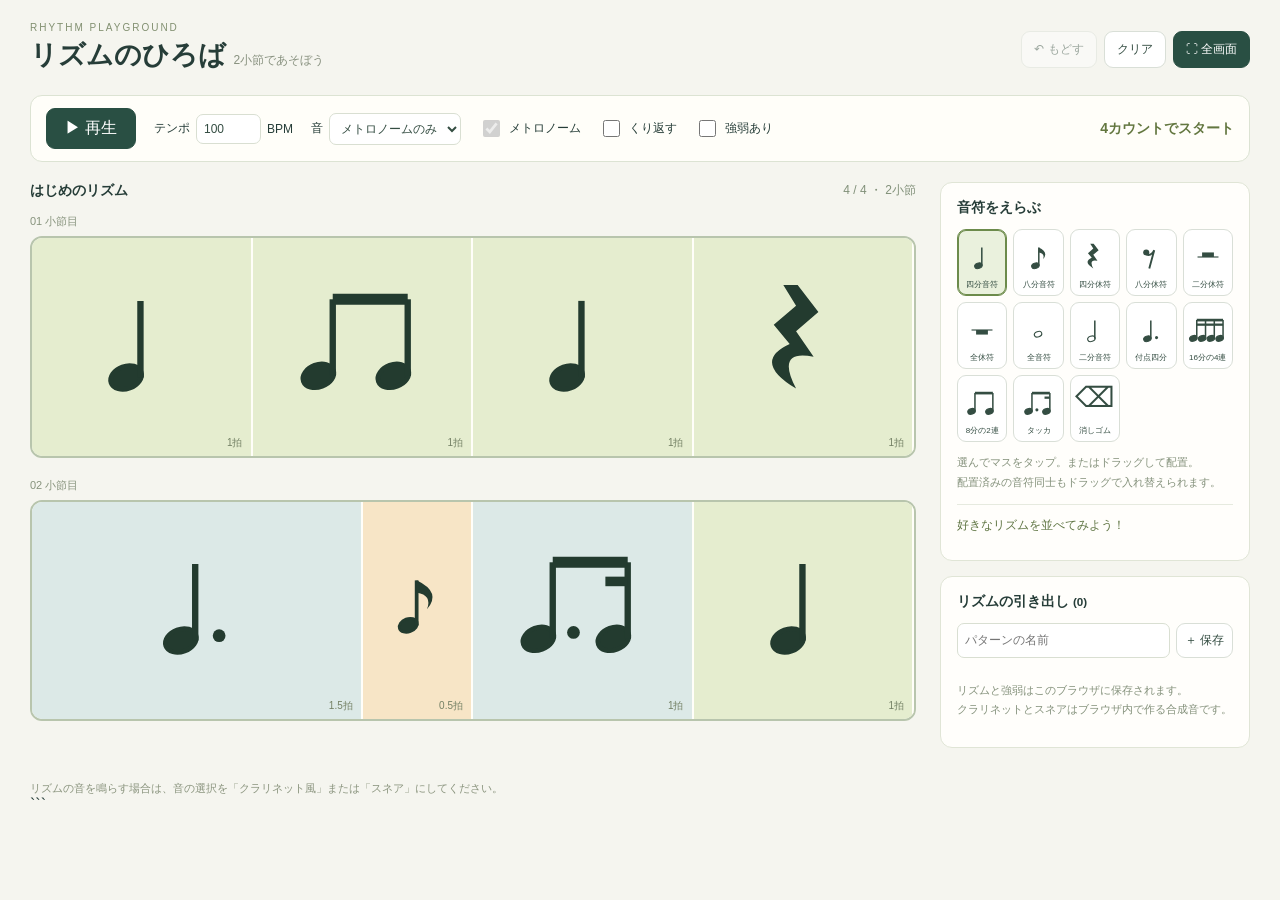
==== commit 12e9be91: "Clean up index.html by removing unnecessary text Removed instructions and comments from index.html." ====
--- a/index.html
+++ b/index.html
@@ -1,8 +1,4 @@
-GitHubの **`index.html` を、以下の内容で丸ごと置き換えて保存**してください。1ファイルで動きます。ダウンロード版も更新する場合は、同じ内容を `rhythm-standalone.html` にも保存してください。
-
-強弱は最初「なし」です。「強弱あり」にチェックすると追加できます。クラリネットは合成音です。**発音タイミングと強弱計算は簡易検証済みですが、ブラウザでの表示・実際の音は未確認です。**
-
-```html
+
 <!doctype html>
 <html lang="ja">
 <head>
